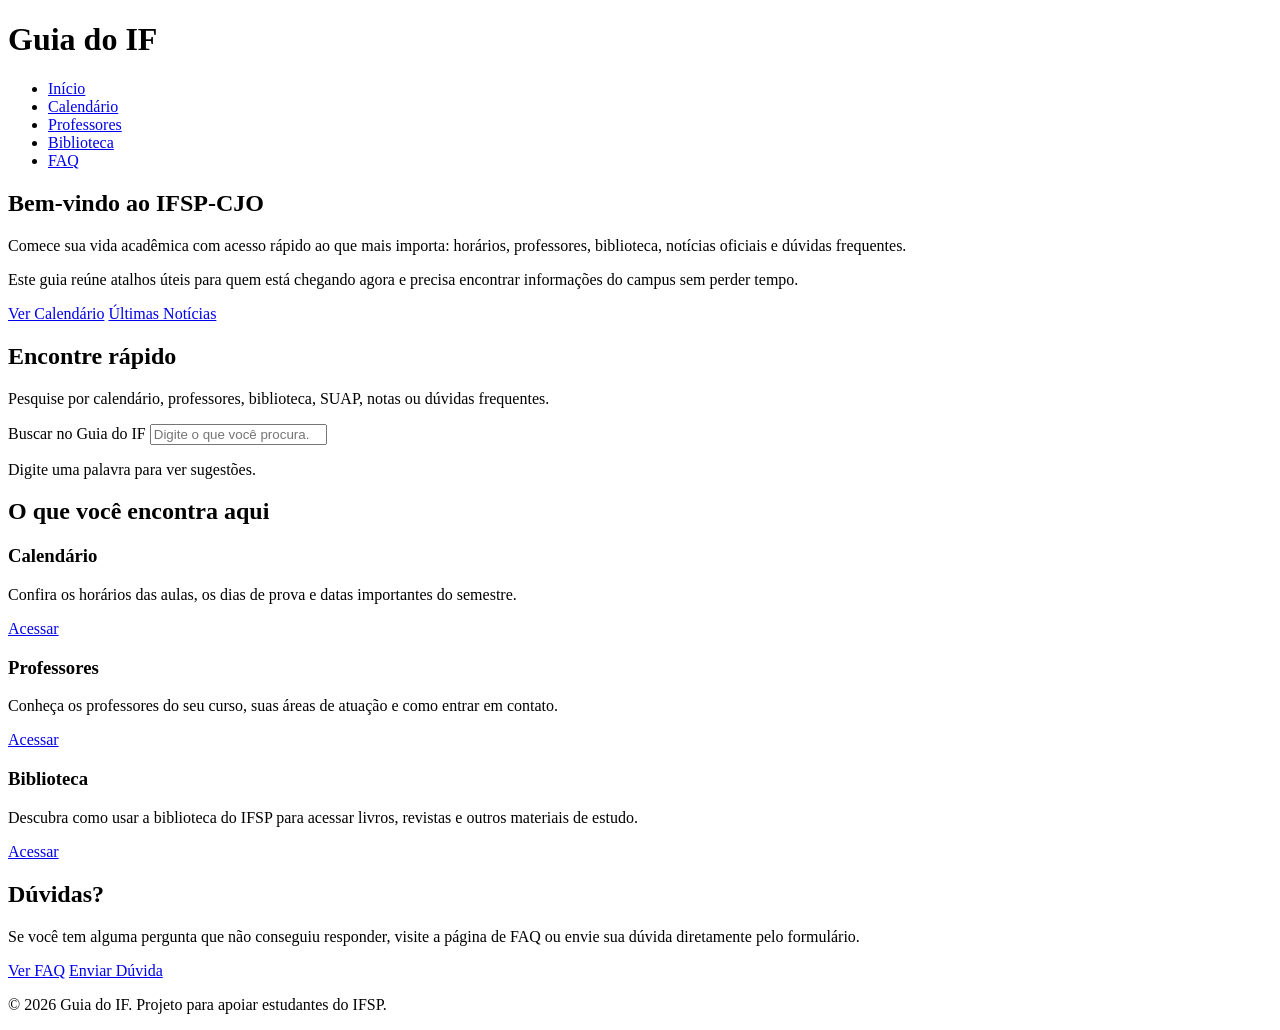
==== index.html @ 4d76e07c "add final project deliverables" ====
<!DOCTYPE html>
<html lang="pt-BR">


<head>
  <meta charset="UTF-8">
  <meta name="viewport" content="width=device-width, initial-scale=1.0">
  <title>Guia do IF - Página Inicial</title>
  <link rel="stylesheet" href="css/styles.css">
</head>


<body>
  <header>
    <div class="container">
      <h1>Guia do IF</h1>
      <nav>
        <ul>
          <li><a href="index1.html" class="ativo">Início</a></li>
          <li><a href="index2.html">Calendário</a></li>
          <li><a href="index3.html">Professores</a></li>
          <li><a href="index4.html">Biblioteca</a></li>
          <li><a href="index5.html">FAQ</a></li>
        </ul>
      </nav>
    </div>
  </header>

  <main>
    <div class="container">
      <section class="boas-vindas">
        <div>
          <h2>Bem-vindo ao IFSP-CJO</h2>
          <p class="texto-destaque">Comece sua vida acadêmica com acesso rápido ao que mais importa: horários, professores, biblioteca, notícias oficiais e dúvidas frequentes.</p>
          <p>Este guia reúne atalhos úteis para quem está chegando agora e precisa encontrar informações do campus sem perder tempo.</p>
        </div>
        <div class="acoes-boas-vindas">
          <a href="index2.html" class="botao">Ver Calendário</a>
          <a href="https://www.ifspcjo.edu.br/ultimas-noticias" class="botao-secundario" target="_blank" rel="noopener">Últimas Notícias</a>
        </div>
      </section>

       

      <section>
        <article class="busca-site-card">
          <div>
            <h2>Encontre rápido</h2>
            <p>Pesquise por calendário, professores, biblioteca, SUAP, notas ou dúvidas frequentes.</p>
          </div>
          <div class="area-busca">
            <label for="busca-site">Buscar no Guia do IF</label>
            <input type="search" id="busca-site" placeholder="Digite o que você procura...">
            <div id="resultados-busca" class="resultados-busca" aria-live="polite">
              <p class="mensagem-busca">Digite uma palavra para ver sugestões.</p>
            </div>
          </div>
        </article>
      </section>
      
      <script src="js/busca.js"></script>

      <section>
        <h2>O que você encontra aqui</h2>
        <div class="grid-3">
          <article>
            <h3>Calendário</h3>
            <p>Confira os horários das aulas, os dias de prova e datas importantes do semestre.</p>
            <a href="index2.html" class="botao">Acessar</a>
          </article>
          <article>
            <h3>Professores</h3>
            <p>Conheça os professores do seu curso, suas áreas de atuação e como entrar em contato.</p>
            <a href="index3.html" class="botao">Acessar</a>
          </article>
          <article>
            <h3>Biblioteca</h3>
            <p>Descubra como usar a biblioteca do IFSP para acessar livros, revistas e outros materiais de estudo.</p>
            <a href="index4.html" class="botao">Acessar</a>
          </article>
        </div>
      </section>

      <section>
        <h2>Dúvidas?</h2>
        <p>Se você tem alguma pergunta que não conseguiu responder, visite a página de FAQ ou envie sua dúvida diretamente pelo formulário.</p>
        <a href="index5.html" class="botao">Ver FAQ</a>
        <a href="index5.html#formulario" class="botao-secundario">Enviar Dúvida</a>
      </section>
    </div>
  </main>

  <footer>
    <div class="container">
      <p>&copy; 2026 Guia do IF. Projeto para apoiar estudantes do IFSP.</p>
    </div>
  </footer>

  <div vw class="enabled">
    <div vw-access-button class="active"></div>
    <div vw-plugin-wrapper>
      <div vw-plugin-top-wrapper></div>
    </div>
  </div>
  <script src="https://vlibras.gov.br/app/vlibras-plugin.js"></script>
  <script>
    new window.VLibras.Widget("https://vlibras.gov.br/app");
  </script>

</body>
</html>
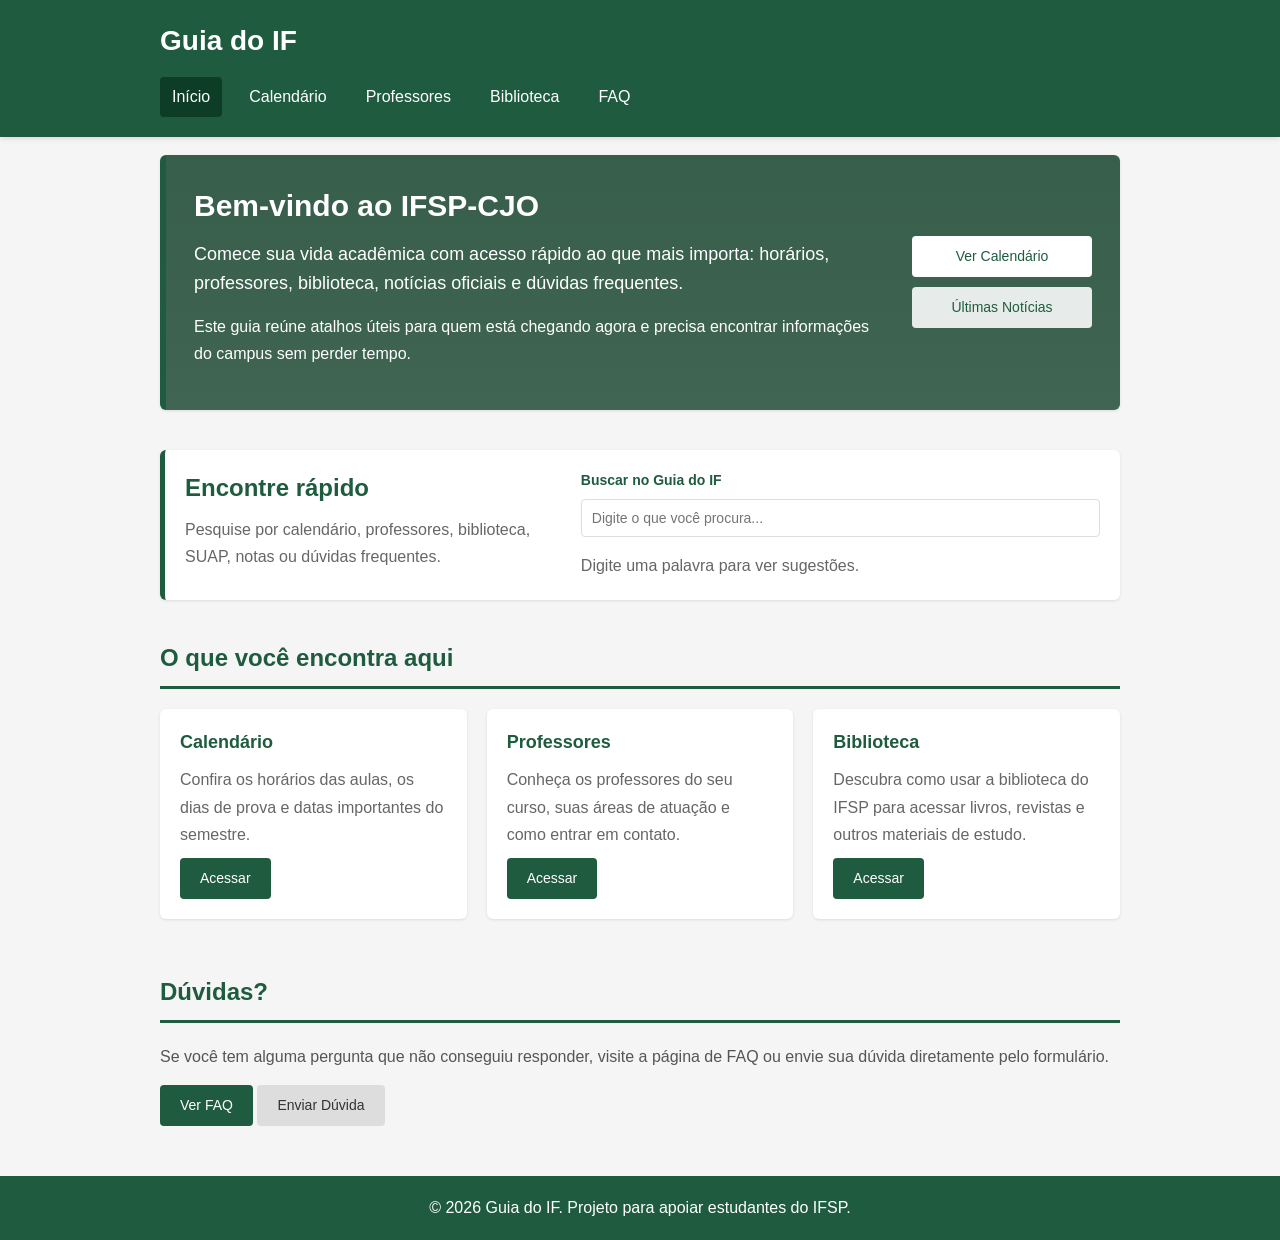
==== commit 394afab7: "adjusting js/css index1" ====
--- a/index.html
+++ b/index.html
@@ -6,7 +6,7 @@
   <meta charset="UTF-8">
   <meta name="viewport" content="width=device-width, initial-scale=1.0">
   <title>Guia do IF - Página Inicial</title>
-  <link rel="stylesheet" href="css/styles.css">
+  <link rel="stylesheet" href="styles.css">
 </head>
 
 
@@ -58,7 +58,7 @@
         </article>
       </section>
       
-      <script src="js/busca.js"></script>
+      <script src="busca.js"></script>
 
       <section>
         <h2>O que você encontra aqui</h2>
--- a/styles.css
+++ b/styles.css
@@ -0,0 +1,509 @@
+/* reset padrão */
+* {
+  margin: 0;
+  padding: 0;
+  box-sizing: border-box;
+}
+
+@import url('https://fonts.googleapis.com/css2?family=Google+Sans+Code:ital,wght@0,300..800;1,300..800&family=Google+Sans:ital,opsz,wght@0,17..18,400..700;1,17..18,400..700&family=Open+Sans:ital,wght@0,300..800;1,300..800&family=Roboto:ital,wght@0,100..900;1,100..900&family=Source+Code+Pro:ital,wght@0,200..900;1,200..900&display=swap');
+
+body{
+    font-family: "Roboto", sans-serif;
+    background-color: #f5f5f5;
+}
+body {
+  /* font-family: Arial, Helvetica, sans-serif; */
+  line-height: 1.5;
+  color: #333;
+  padding-top: 155px;
+  /* background-color: #f5f5f5; */
+}
+
+
+.container {
+  max-width: 1000px;
+  margin: 0 auto;
+  padding: 0 20px;
+}
+
+
+
+/* configs do cabeçalho e navegação */
+header {
+  background-color: #1f5c3f;
+  color: white;
+  padding: 20px 0;
+  margin-bottom: 30px;
+  box-shadow: 0 2px 5px rgba(0, 0, 0, 0.1);
+  position: fixed;
+  top: 0;
+  left: 0;
+  right: 0;
+  z-index: 1000;
+}
+
+header h1 {
+  font-size: 28px;
+  margin-bottom: 15px;
+}
+
+nav ul {
+  list-style: none;
+  display: flex;
+  gap: 15px;
+  flex-wrap: wrap;
+}
+
+nav a {
+  color: white;
+  text-decoration: none;
+  padding: 8px 12px;
+  border-radius: 4px;
+  display: inline-block;
+  transition: background-color 0.3s;
+}
+
+nav a:hover,
+nav a.ativo {
+  background-color: #0d3d25;
+}
+
+/* coloca margin no main */
+main {
+  margin-bottom: 40px;
+  flex: 1;
+}
+
+
+section {
+  margin-bottom: 40px;
+}
+
+section h2 {
+  font-size: 24px;
+  color: #1f5c3f;
+  margin-bottom: 20px;
+  border-bottom: 3px solid #1f5c3f;
+  padding-bottom: 10px;
+}
+
+section p {
+  margin-bottom: 15px;
+  color: #555;
+  line-height: 1.7;
+}
+
+.boas-vindas {
+  background-image: linear-gradient(rgba(13, 61, 37, 0.82), rgba(13, 61, 37, 0.78)), url("../img/campus-ifsp-cjo.jpg");
+  background-position: center;
+  background-size: cover;
+  border-left: 6px solid #1f5c3f;
+  border-radius: 6px;
+  box-shadow: 0 1px 3px rgba(0, 0, 0, 0.1);
+  display: flex;
+  align-items: center;
+  justify-content: space-between;
+  gap: 30px;
+  padding: 28px;
+}
+
+.boas-vindas h2 {
+  border-bottom: 0;
+  color: white;
+  font-size: 30px;
+  margin-bottom: 12px;
+  padding-bottom: 0;
+}
+
+.boas-vindas p {
+  color: white;
+}
+
+.boas-vindas .texto-destaque {
+  color: white;
+  font-size: 18px;
+  font-weight: 500;
+  line-height: 1.6;
+}
+
+.boas-vindas .botao {
+  background-color: white;
+  color: #1f5c3f;
+}
+
+.boas-vindas .botao:hover {
+  background-color: #e8f2ed;
+}
+
+.boas-vindas .botao-secundario {
+  background-color: rgba(255, 255, 255, 0.88);
+  color: #1f5c3f;
+}
+
+.boas-vindas .botao-secundario:hover {
+  background-color: white;
+}
+
+.acoes-boas-vindas {
+  display: flex;
+  flex-direction: column;
+  gap: 10px;
+  min-width: 180px;
+}
+
+.acoes-boas-vindas .botao,
+.acoes-boas-vindas .botao-secundario {
+  text-align: center;
+}
+
+.busca-site-card {
+  display: grid;
+  grid-template-columns: 1fr 1.4fr;
+  gap: 25px;
+  align-items: start;
+  border-left: 5px solid #1f5c3f;
+}
+
+.busca-site-card h2 {
+  border-bottom: 0;
+  color: #1f5c3f;
+  font-size: 24px;
+  margin-bottom: 10px;
+  padding-bottom: 0;
+}
+
+.area-busca label {
+  margin-bottom: 8px;
+}
+
+.resultados-busca {
+  margin-top: 15px;
+}
+
+.mensagem-busca {
+  color: #666;
+  margin-bottom: 0;
+}
+
+.resultado-busca {
+  border-top: 1px solid #e0e0e0;
+  padding: 12px 0;
+}
+
+.resultado-busca:first-child {
+  border-top: 0;
+  padding-top: 0;
+}
+
+.resultado-busca a {
+  color: #1f5c3f;
+  font-weight: bold;
+}
+
+.resultado-busca p {
+  margin-bottom: 0;
+}
+
+/* configura os banners/ artigos */
+article {
+  background-color: white;
+  padding: 20px;
+  margin-bottom: 15px;
+  border-radius: 6px;
+  box-shadow: 0 1px 3px rgba(0, 0, 0, 0.1);
+}
+
+article h3 { 
+  color: #1f5c3f;
+  margin-bottom: 10px;
+  font-size: 18px;
+}
+/* ajustando o tamanho do título do artigo para 18px, para ficar mais destacado e legível. */
+
+article p {
+  color: #666;
+  margin-bottom: 10px;
+}
+
+.biblioteca-destaque {
+  display: flex;
+  align-items: center;
+  justify-content: space-between;
+  gap: 25px;
+  border-left: 5px solid #1f5c3f;
+}
+
+.biblioteca-destaque h3 {
+  font-size: 22px;
+}
+
+.biblioteca-destaque .botao {
+  flex-shrink: 0;
+  text-align: center;
+}
+
+/*  */
+.grid-2 {
+  display: grid;
+  grid-template-columns: 1fr 1fr;
+  gap: 20px;
+  margin-bottom: 20px;
+}
+
+.grid-3 {
+  display: grid;
+  grid-template-columns: 1fr 1fr 1fr;
+  gap: 20px;
+  margin-bottom: 20px;
+}
+
+/* Professores */
+.professor {
+  text-align: center;
+  padding: 20px;
+  background-color: white;
+  border-radius: 6px;
+  box-shadow: 0 1px 3px rgba(0, 0, 0, 0.1);
+}
+
+.professor img {
+  width: 120px;
+  height: 120px;
+  border-radius: 50%;
+  object-fit: cover;
+  margin-bottom: 15px;
+  border: 3px solid #1f5c3f;
+}
+
+.professor h3 {
+  color: #1f5c3f;
+  margin-bottom: 8px;
+}
+
+.professor p {
+  font-size: 14px;
+  color: #666;
+  margin-bottom: 8px;
+}
+
+/* Livros */
+.livros {
+  align-items: stretch;
+}
+
+.livro-card {
+  display: flex;
+  flex-direction: column;
+  align-items: center;
+  text-align: center;
+  min-height: 100%;
+}
+
+.livro-card img {
+  width: 150px;
+  height: 220px;
+  object-fit: cover;
+  border-radius: 4px;
+  margin-bottom: 15px;
+  box-shadow: 0 4px 10px rgba(0, 0, 0, 0.18);
+}
+
+.livro-card h3 {
+  min-height: 54px;
+}
+
+.livro-card p {
+  flex: 1;
+}
+
+.livro-card .botao {
+  margin-top: 10px;
+}
+
+/* Botões */
+.botao {
+  background-color: #1f5c3f;
+  color: white;
+  padding: 10px 20px;
+  text-decoration: none;
+  border-radius: 4px;
+  display: inline-block;
+  border: none;
+  cursor: pointer;
+  transition: background-color 0.3s;
+  font-size: 14px;
+}
+
+.botao:hover {
+  background-color: #0d3d25;
+}
+
+.botao-secundario {
+  background-color: #ddd;
+  color: #333;
+  padding: 10px 20px;
+  text-decoration: none;
+  border-radius: 4px;
+  display: inline-block;
+  border: none;
+  cursor: pointer;
+  transition: background-color 0.3s;
+  font-size: 14px;
+}
+
+.botao-secundario:hover {
+  background-color: #bbb;
+}
+
+/* Links simples */
+a {
+  color: #1f5c3f;
+  text-decoration: none;
+}
+
+a:hover {
+  text-decoration: underline;
+}
+
+/* Formulário */
+form {
+  background-color: white;
+  padding: 20px;
+  border-radius: 6px;
+  box-shadow: 0 1px 3px rgba(0, 0, 0, 0.1);
+}
+
+.form-group {
+  margin-bottom: 15px;
+}
+
+label {
+  display: block;
+  margin-bottom: 5px;
+  color: #1f5c3f;
+  font-weight: bold;
+  font-size: 14px;
+}
+
+
+
+input,
+select,
+textarea {
+  width: 100%;
+  padding: 10px;
+  border: 1px solid #ddd;
+  border-radius: 4px;
+  font-family: Arial, Helvetica, sans-serif;
+  font-size: 14px;
+}
+
+textarea {
+  resize: vertical;
+  min-height: 120px;
+}
+
+input:focus,
+select:focus,
+textarea:focus {
+  outline: none;
+  border-color: #1f5c3f;
+  box-shadow: 0 0 5px rgba(31, 92, 63, 0.3);
+}
+
+/* Tabela */
+table {
+  width: 100%;
+  border-collapse: collapse;
+  background-color: white;
+  box-shadow: 0 1px 3px rgba(0, 0, 0, 0.1);
+  border-radius: 6px;
+  overflow: hidden;
+}
+
+table th {
+  background-color: #1f5c3f;
+  color: white;
+  padding: 12px;
+  text-align: left;
+  font-weight: bold;
+}
+
+table td {
+  padding: 12px;
+  border-bottom: 1px solid #ddd;
+}
+
+table tr:hover {
+  background-color: #f9f9f9;
+}
+
+/* Footer */
+footer {
+  background-color: #1f5c3f;
+  color: white;
+  text-align: center;
+  padding: 20px 0;
+  margin-top: 50px;
+}
+
+footer p {
+  margin: 0;
+  color: white;
+}
+
+/* Responsivo */
+@media (max-width: 768px) {
+  body {
+    padding-top: 140px;
+  }
+
+  header {
+    padding: 12px 0;
+  }
+
+  header h1 {
+    font-size: 20px;
+    margin-bottom: 10px;
+  }
+
+  nav ul {
+    gap: 5px;
+    flex-wrap: wrap;
+    justify-content: center;
+  }
+
+  nav a {
+    padding: 6px 10px;
+    font-size: 13px;
+  }
+
+  .grid-2,
+  .grid-3,
+  .busca-site-card {
+    grid-template-columns: 1fr;
+  }
+
+  section h2 {
+    font-size: 20px;
+  }
+
+  .biblioteca-destaque {
+    align-items: flex-start;
+    flex-direction: column;
+  }
+
+  .boas-vindas {
+    align-items: flex-start;
+    flex-direction: column;
+    padding: 22px;
+  }
+
+  .boas-vindas h2 {
+    font-size: 24px;
+  }
+
+  .acoes-boas-vindas {
+    width: 100%;
+  }
+}
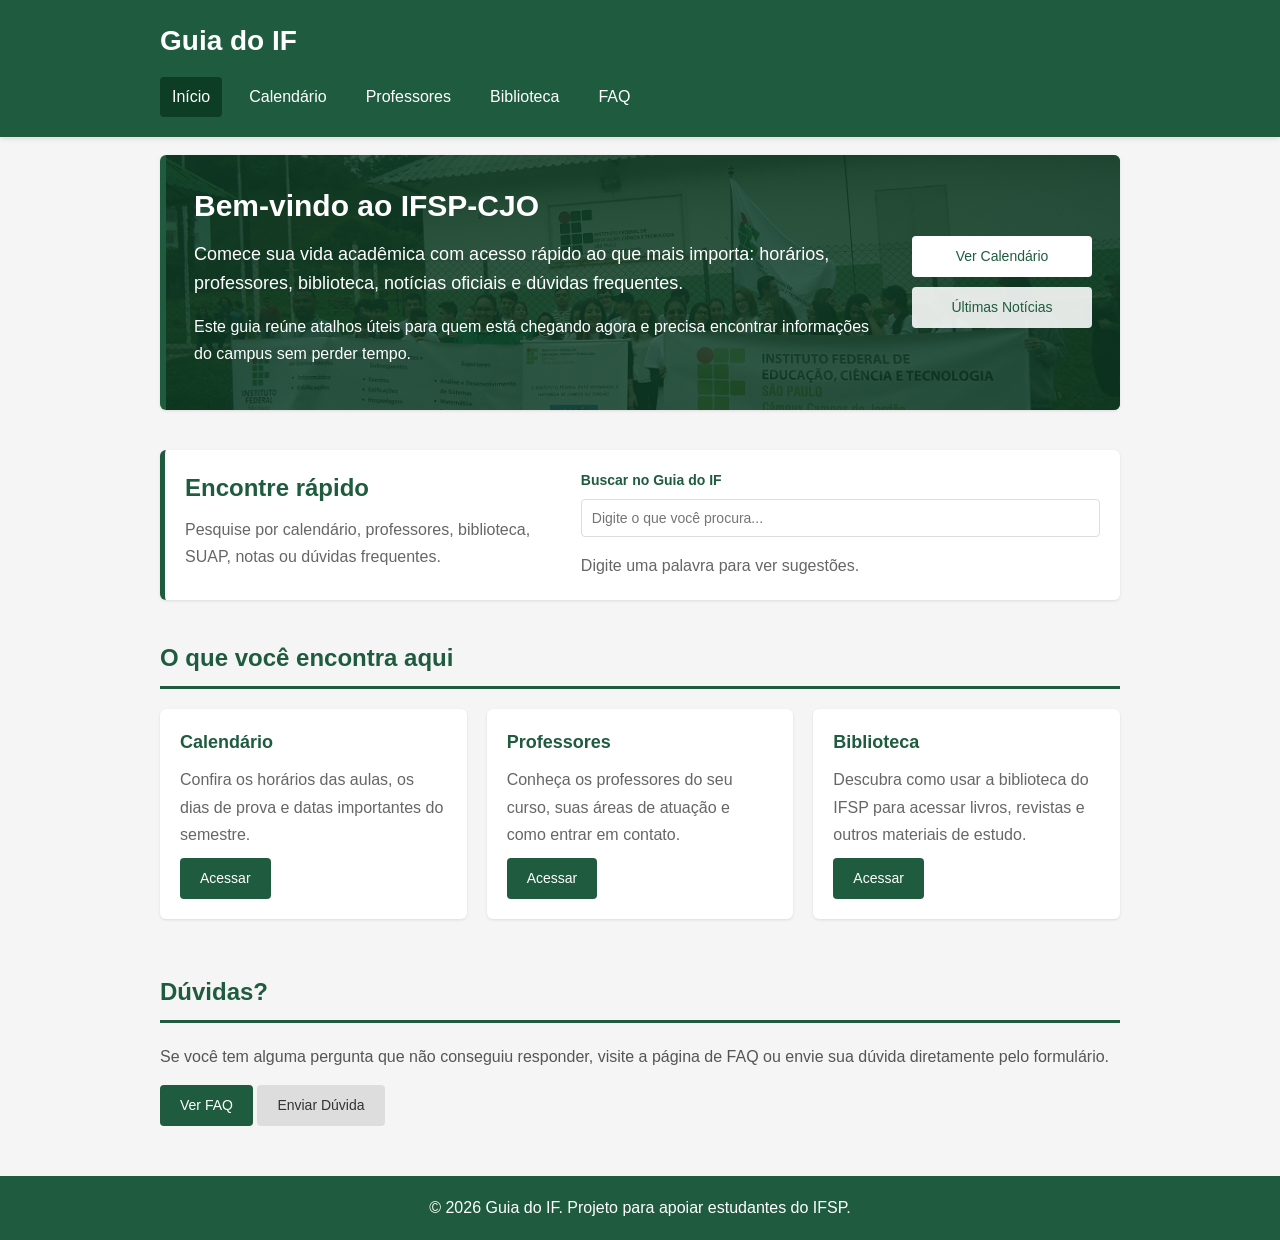
==== commit ec692895: "move busca.js script to the end of the body" ====
--- a/index.html
+++ b/index.html
@@ -58,7 +58,6 @@
         </article>
       </section>
       
-      <script src="busca.js"></script>
 
       <section>
         <h2>O que você encontra aqui</h2>
@@ -102,6 +101,8 @@
       <div vw-plugin-top-wrapper></div>
     </div>
   </div>
+
+  <script src="busca.js"></script>
   <script src="https://vlibras.gov.br/app/vlibras-plugin.js"></script>
   <script>
     new window.VLibras.Widget("https://vlibras.gov.br/app");
--- a/styles.css
+++ b/styles.css
@@ -94,7 +94,7 @@
 }
 
 .boas-vindas {
-  background-image: linear-gradient(rgba(13, 61, 37, 0.82), rgba(13, 61, 37, 0.78)), url("../img/campus-ifsp-cjo.jpg");
+  background-image: linear-gradient(rgba(13, 61, 37, 0.82), rgba(13, 61, 37, 0.78)), url("campus-ifsp-cjo.jpg");
   background-position: center;
   background-size: cover;
   border-left: 6px solid #1f5c3f;
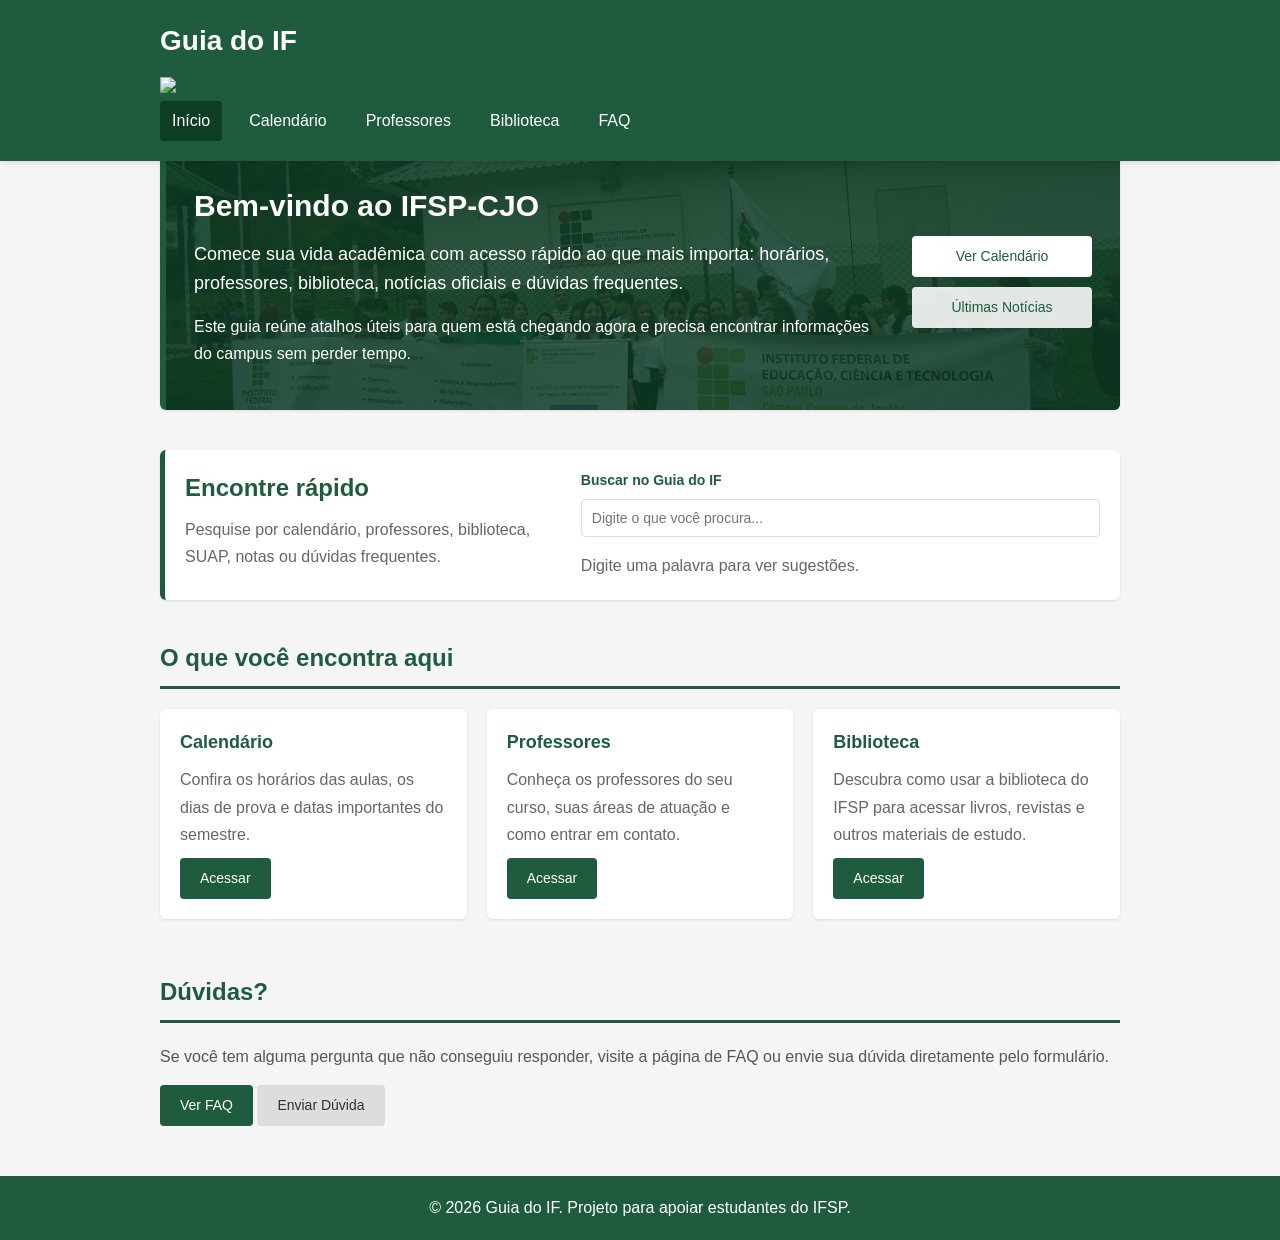
==== commit 990f42d0: "refactor header structure in index.html add an extra link to gov.br" ====
--- a/index.html
+++ b/index.html
@@ -12,18 +12,23 @@
 
 <body>
   <header>
-    <div class="container">
+    <div class="container header-top">
       <h1>Guia do IF</h1>
-      <nav>
+      <a href="https://www.gov.br" class="flag-link" target="_blank" rel="noopener" title="Ir para gov.br">
+        <img src="img/brasil.png" alt="Bandeira do Brasil">
+      </a>
+    </div>
+    <nav>
+      <div class="container">
         <ul>
-          <li><a href="index1.html" class="ativo">Início</a></li>
+          <li><a href="index.html" class="ativo">Início</a></li>
           <li><a href="index2.html">Calendário</a></li>
           <li><a href="index3.html">Professores</a></li>
           <li><a href="index4.html">Biblioteca</a></li>
           <li><a href="index5.html">FAQ</a></li>
         </ul>
-      </nav>
-    </div>
+      </div>
+    </nav>
   </header>
 
   <main>
--- a/styles.css
+++ b/styles.css
@@ -445,6 +445,10 @@
   text-align: center;
   padding: 20px 0;
   margin-top: 50px;
+  position: relative;
+  bottom: 0;
+
+  width: 100%;
 }
 
 footer p {
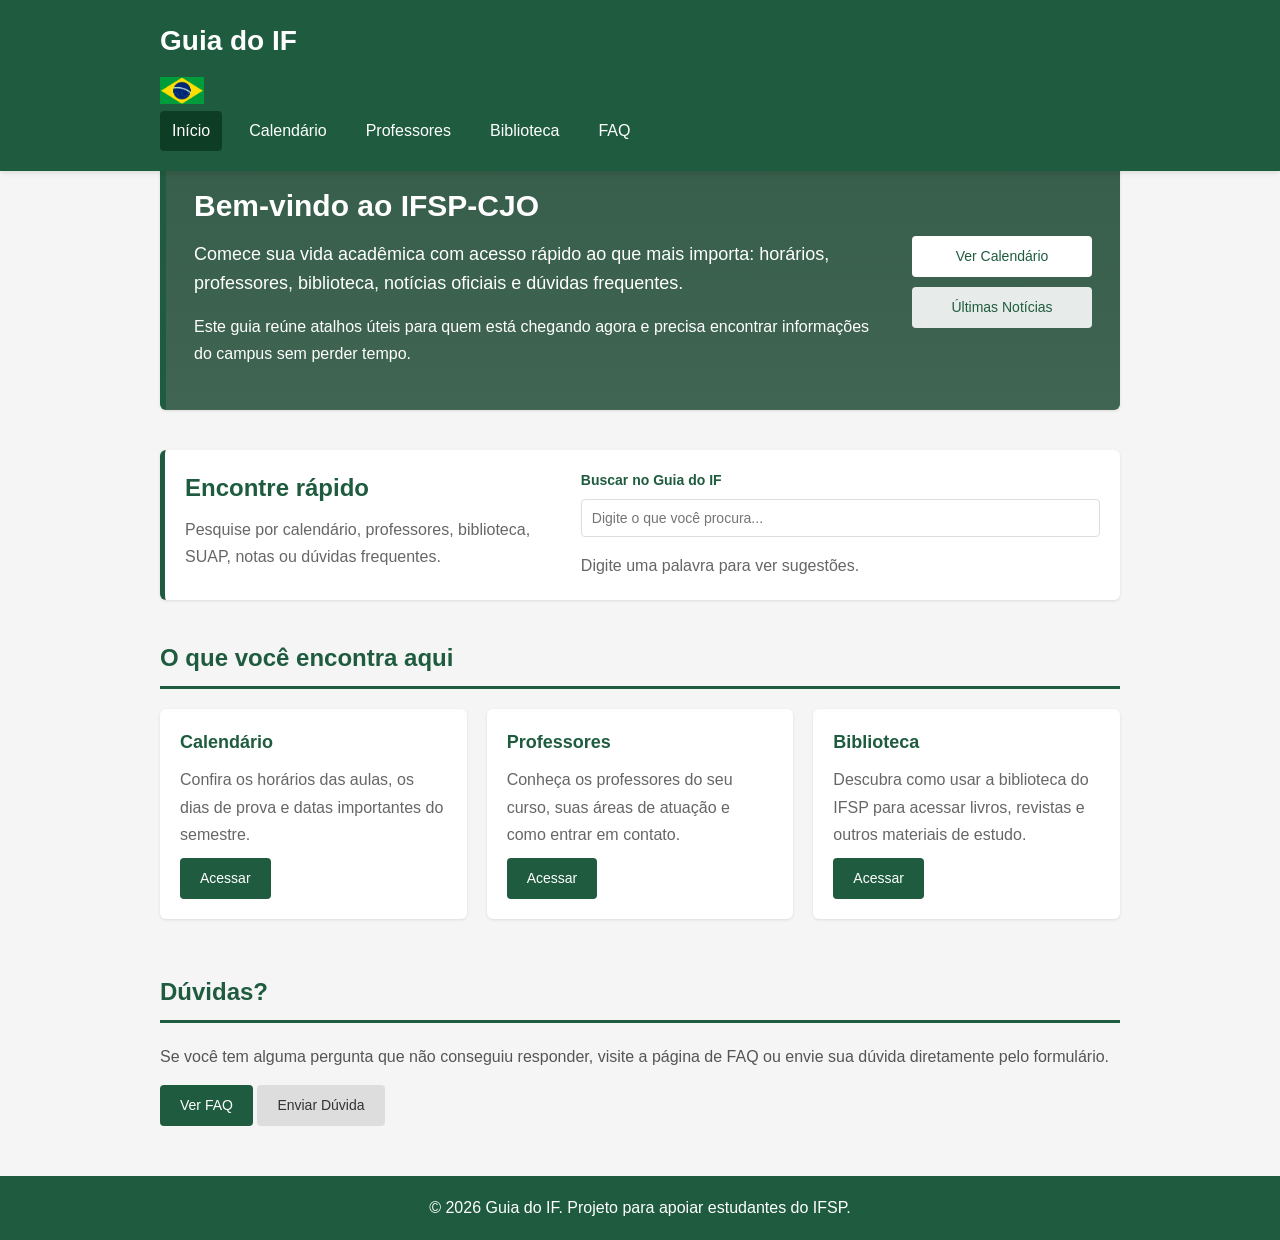
==== commit e887bb2d: "Update stylesheet and script paths in index.html" ====
--- a/index.html
+++ b/index.html
@@ -6,7 +6,7 @@
   <meta charset="UTF-8">
   <meta name="viewport" content="width=device-width, initial-scale=1.0">
   <title>Guia do IF - Página Inicial</title>
-  <link rel="stylesheet" href="styles.css">
+  <link rel="stylesheet" href="css/styles.css">
 </head>
 
 
@@ -107,7 +107,7 @@
     </div>
   </div>
 
-  <script src="busca.js"></script>
+  <script src="js/busca.js"></script>
   <script src="https://vlibras.gov.br/app/vlibras-plugin.js"></script>
   <script>
     new window.VLibras.Widget("https://vlibras.gov.br/app");
--- a/css/styles.css
+++ b/css/styles.css
@@ -0,0 +1,617 @@
+/* reset padrão */
+* {
+  margin: 0;
+  padding: 0;
+  box-sizing: border-box;
+}
+
+@import url('https://fonts.googleapis.com/css2?family=Google+Sans+Code:ital,wght@0,300..800;1,300..800&family=Google+Sans:ital,opsz,wght@0,17..18,400..700;1,17..18,400..700&family=Open+Sans:ital,wght@0,300..800;1,300..800&family=Roboto:ital,wght@0,100..900;1,100..900&family=Source+Code+Pro:ital,wght@0,200..900;1,200..900&display=swap');
+
+body{
+    font-family: "Roboto", sans-serif;
+    background-color: #f5f5f5;
+}
+body {
+  /* font-family: Arial, Helvetica, sans-serif; */
+  line-height: 1.5;
+  color: #333;
+  padding-top: 155px;
+  /* background-color: #f5f5f5; */
+}
+
+
+.container {
+  max-width: 1000px;
+  margin: 0 auto;
+  padding: 0 20px;
+}
+
+/* styles para a logo da bandeira do brasil e o link */
+
+.flag-link {
+  display: inline-flex;
+  align-items: center;
+  justify-content: center;
+  padding: 0;
+  background-color: transparent;
+  border-radius: 0;
+  border: none;
+}
+
+.flag-link img {
+  width: 44px;
+  height: auto;
+  display: block;
+  border-radius: 0;
+}
+
+
+/* configs do cabeçalho e navegação */
+header {
+  background-color: #1f5c3f;
+  color: white;
+  padding: 20px 0;
+  margin-bottom: 30px;
+  box-shadow: 0 2px 5px rgba(0, 0, 0, 0.1);
+  position: fixed;
+  top: 0;
+  left: 0;
+  right: 0;
+  z-index: 1000;
+}
+
+header h1 {
+  font-size: 28px;
+  margin-bottom: 15px;
+}
+
+nav ul {
+  list-style: none;
+  display: flex;
+  gap: 15px;
+  flex-wrap: wrap;
+}
+
+nav a {
+  color: white;
+  text-decoration: none;
+  padding: 8px 12px;
+  border-radius: 4px;
+  display: inline-block;
+  transition: background-color 0.3s;
+}
+
+nav a:hover,
+nav a.ativo {
+  background-color: #0d3d25;
+}
+
+/* coloca margin no main */
+main {
+  margin-bottom: 40px;
+  flex: 1;
+}
+
+
+section {
+  margin-bottom: 40px;
+}
+
+section h2 {
+  font-size: 24px;
+  color: #1f5c3f;
+  margin-bottom: 20px;
+  border-bottom: 3px solid #1f5c3f;
+  padding-bottom: 10px;
+}
+
+section p {
+  margin-bottom: 15px;
+  color: #555;
+  line-height: 1.7;
+}
+
+.boas-vindas {
+  background-image: linear-gradient(rgba(13, 61, 37, 0.82), rgba(13, 61, 37, 0.78)), url("campus-ifsp-cjo.jpg");
+  background-position: center;
+  background-size: cover;
+  border-left: 6px solid #1f5c3f;
+  border-radius: 6px;
+  box-shadow: 0 1px 3px rgba(0, 0, 0, 0.1);
+  display: flex;
+  align-items: center;
+  justify-content: space-between;
+  gap: 30px;
+  padding: 28px;
+}
+
+.boas-vindas h2 {
+  border-bottom: 0;
+  color: white;
+  font-size: 30px;
+  margin-bottom: 12px;
+  padding-bottom: 0;
+}
+
+.boas-vindas p {
+  color: white;
+}
+
+.boas-vindas .texto-destaque {
+  color: white;
+  font-size: 18px;
+  font-weight: 500;
+  line-height: 1.6;
+}
+
+.boas-vindas .botao {
+  background-color: white;
+  color: #1f5c3f;
+}
+
+.boas-vindas .botao:hover {
+  background-color: #e8f2ed;
+}
+
+.boas-vindas .botao-secundario {
+  background-color: rgba(255, 255, 255, 0.88);
+  color: #1f5c3f;
+}
+
+.boas-vindas .botao-secundario:hover {
+  background-color: white;
+}
+
+.acoes-boas-vindas {
+  display: flex;
+  flex-direction: column;
+  gap: 10px;
+  min-width: 180px;
+}
+
+.acoes-boas-vindas .botao,
+.acoes-boas-vindas .botao-secundario {
+  text-align: center;
+}
+
+.busca-site-card {
+  display: grid;
+  grid-template-columns: 1fr 1.4fr;
+  gap: 25px;
+  align-items: start;
+  border-left: 5px solid #1f5c3f;
+}
+
+.busca-site-card h2 {
+  border-bottom: 0;
+  color: #1f5c3f;
+  font-size: 24px;
+  margin-bottom: 10px;
+  padding-bottom: 0;
+}
+
+.area-busca label {
+  margin-bottom: 8px;
+}
+
+.resultados-busca {
+  margin-top: 15px;
+}
+
+.mensagem-busca {
+  color: #666;
+  margin-bottom: 0;
+}
+
+.resultado-busca {
+  border-top: 1px solid #e0e0e0;
+  padding: 12px 0;
+}
+
+.resultado-busca:first-child {
+  border-top: 0;
+  padding-top: 0;
+}
+
+.resultado-busca a {
+  color: #1f5c3f;
+  font-weight: bold;
+}
+
+.resultado-busca p {
+  margin-bottom: 0;
+}
+
+/* configura os banners/ artigos */
+article {
+  background-color: white;
+  padding: 20px;
+  margin-bottom: 15px;
+  border-radius: 6px;
+  box-shadow: 0 1px 3px rgba(0, 0, 0, 0.1);
+}
+
+article h3 { 
+  color: #1f5c3f;
+  margin-bottom: 10px;
+  font-size: 18px;
+}
+/* ajustando o tamanho do título do artigo para 18px, para ficar mais destacado e legível. */
+
+article p {
+  color: #666;
+  margin-bottom: 10px;
+}
+
+.biblioteca-destaque {
+  display: flex;
+  align-items: center;
+  justify-content: space-between;
+  gap: 25px;
+  border-left: 5px solid #1f5c3f;
+}
+
+.biblioteca-destaque h3 {
+  font-size: 22px;
+}
+
+.biblioteca-destaque .botao {
+  flex-shrink: 0;
+  text-align: center;
+}
+
+/*  */
+.grid-2 {
+  display: grid;
+  grid-template-columns: 1fr 1fr;
+  gap: 20px;
+  margin-bottom: 20px;
+}
+
+.grid-3 {
+  display: grid;
+  grid-template-columns: 1fr 1fr 1fr;
+  gap: 20px;
+  margin-bottom: 20px;
+}
+
+/* Professores */
+.professor {
+  text-align: center;
+  padding: 20px;
+  background-color: white;
+  border-radius: 6px;
+  box-shadow: 0 1px 3px rgba(0, 0, 0, 0.1);
+}
+
+.professor img {
+  width: 120px;
+  height: 120px;
+  border-radius: 50%;
+  object-fit: cover;
+  margin-bottom: 15px;
+  border: 3px solid #1f5c3f;
+}
+
+.professor h3 {
+  color: #1f5c3f;
+  margin-bottom: 8px;
+}
+
+.professor p {
+  font-size: 14px;
+  color: #666;
+  margin-bottom: 8px;
+}
+
+/* Livros */
+.livros {
+  align-items: stretch;
+}
+
+.livro-card {
+  display: flex;
+  flex-direction: column;
+  align-items: center;
+  text-align: center;
+  min-height: 100%;
+}
+
+.livro-card img {
+  width: 150px;
+  height: 220px;
+  object-fit: cover;
+  border-radius: 4px;
+  margin-bottom: 15px;
+  box-shadow: 0 4px 10px rgba(0, 0, 0, 0.18);
+}
+
+.livro-card h3 {
+  min-height: 54px;
+}
+
+.livro-card p {
+  flex: 1;
+}
+
+.livro-card .botao {
+  margin-top: 10px;
+}
+
+/* Botões */
+.botao {
+  background-color: #1f5c3f;
+  color: white;
+  padding: 10px 20px;
+  text-decoration: none;
+  border-radius: 4px;
+  display: inline-block;
+  border: none;
+  cursor: pointer;
+  transition: background-color 0.3s;
+  font-size: 14px;
+}
+
+.botao:hover {
+  background-color: #0d3d25;
+}
+
+.botao-secundario {
+  background-color: #ddd;
+  color: #333;
+  padding: 10px 20px;
+  text-decoration: none;
+  border-radius: 4px;
+  display: inline-block;
+  border: none;
+  cursor: pointer;
+  transition: background-color 0.3s;
+  font-size: 14px;
+}
+
+.botao-secundario:hover {
+  background-color: #bbb;
+}
+
+/* Links simples */
+a {
+  color: #1f5c3f;
+  text-decoration: none;
+}
+
+a:hover {
+  text-decoration: underline;
+}
+
+/* Formulário */
+form {
+  background-color: white;
+  padding: 20px;
+  border-radius: 6px;
+  box-shadow: 0 1px 3px rgba(0, 0, 0, 0.1);
+}
+
+.form-group {
+  margin-bottom: 15px;
+}
+
+label {
+  display: block;
+  margin-bottom: 5px;
+  color: #1f5c3f;
+  font-weight: bold;
+  font-size: 14px;
+}
+
+
+
+input,
+select,
+textarea {
+  width: 100%;
+  padding: 10px;
+  border: 1px solid #ddd;
+  border-radius: 4px;
+  font-family: Arial, Helvetica, sans-serif;
+  font-size: 14px;
+}
+
+textarea {
+  resize: vertical;
+  min-height: 120px;
+}
+
+input:focus,
+select:focus,
+textarea:focus {
+  outline: none;
+  border-color: #1f5c3f;
+  box-shadow: 0 0 5px rgba(31, 92, 63, 0.3);
+}
+
+/* Tabela */
+table {
+  width: 100%;
+  border-collapse: collapse;
+  background-color: white;
+  box-shadow: 0 1px 3px rgba(0, 0, 0, 0.1);
+  border-radius: 6px;
+  overflow: hidden;
+}
+
+table th {
+  background-color: #1f5c3f;
+  color: white;
+  padding: 12px;
+  text-align: left;
+  font-weight: bold;
+}
+
+table td {
+  padding: 12px;
+  border-bottom: 1px solid #ddd;
+}
+
+table tr:hover {
+  background-color: #f9f9f9;
+}
+
+/* Footer */
+footer {
+  background-color: #1f5c3f;
+  color: white;
+  text-align: center;
+  padding: 20px 0;
+  margin-top: 50px;
+  position: relative;
+  bottom: 0;
+
+  width: 100%;
+}
+
+footer p {
+  margin: 0;
+  color: white;
+}
+
+/* configuração para navegacão mobile */
+
+@media (max-width: 768px) {
+  body {
+    padding-top: 130px;
+  }
+
+  header {
+    padding: 10px 0;
+  }
+
+  .header-top {
+    padding: 4px 0;
+    gap: 10px;
+  }
+
+  .header-top h1 {
+    font-size: 18px;
+    margin: 0;
+    font-weight: 700;
+  }
+
+  .flag-link img {
+    width: 36px;
+  }
+
+  nav {
+    margin-top: 10px;
+  }
+
+  nav ul {
+    gap: 2px;
+    flex-wrap: wrap;
+    justify-content: center;
+  }
+
+  nav a {
+    padding: 5px 8px;
+    font-size: 12px;
+  }
+
+  .grid-2,
+  .grid-3,
+  .busca-site-card {
+    grid-template-columns: 1fr;
+  }
+
+  section h2 {
+    font-size: 20px;
+  }
+
+  .biblioteca-destaque {
+    align-items: flex-start;
+    flex-direction: column;
+  }
+
+  .boas-vindas {
+    align-items: flex-start;
+    flex-direction: column;
+    padding: 22px;
+  }
+
+  .boas-vindas h2 {
+    font-size: 24px;
+  }
+
+  .acoes-boas-vindas {
+    width: 100%;
+  }
+
+  /* Tabela responsiva */
+  table {
+    font-size: 13px;
+  }
+
+  table th,
+  table td {
+    padding: 8px 6px;
+  }
+
+  .suap-type {
+    background-color: #0e4226;
+  }
+}
+
+/* Extra pequeno - mobile muito compacto */
+@media (max-width: 480px) {
+  body {
+    padding-top: 115px;
+  }
+
+  .header-top {
+    gap: 8px;
+  }
+
+  .header-top h1 {
+    font-size: 16px;
+  }
+
+  .flag-link img {
+    width: 32px;
+  }
+
+  nav a {
+    padding: 4px 6px;
+    font-size: 11px;
+  }
+
+  /* Tabela com scroll horizontal */
+  section {
+    overflow-x: auto;
+  }
+
+  table {
+    font-size: 12px;
+    min-width: 600px;
+    display: table;
+  }
+
+  table th,
+  table td {
+    padding: 8px 6px;
+  }
+
+  table th {
+    white-space: nowrap;
+  }
+
+  .boas-vindas h2 {
+    font-size: 20px;
+  }
+
+  section h2 {
+    font-size: 18px;
+  }
+
+  .suap-type {
+    background-color: #0e4226;
+  }
+}
+
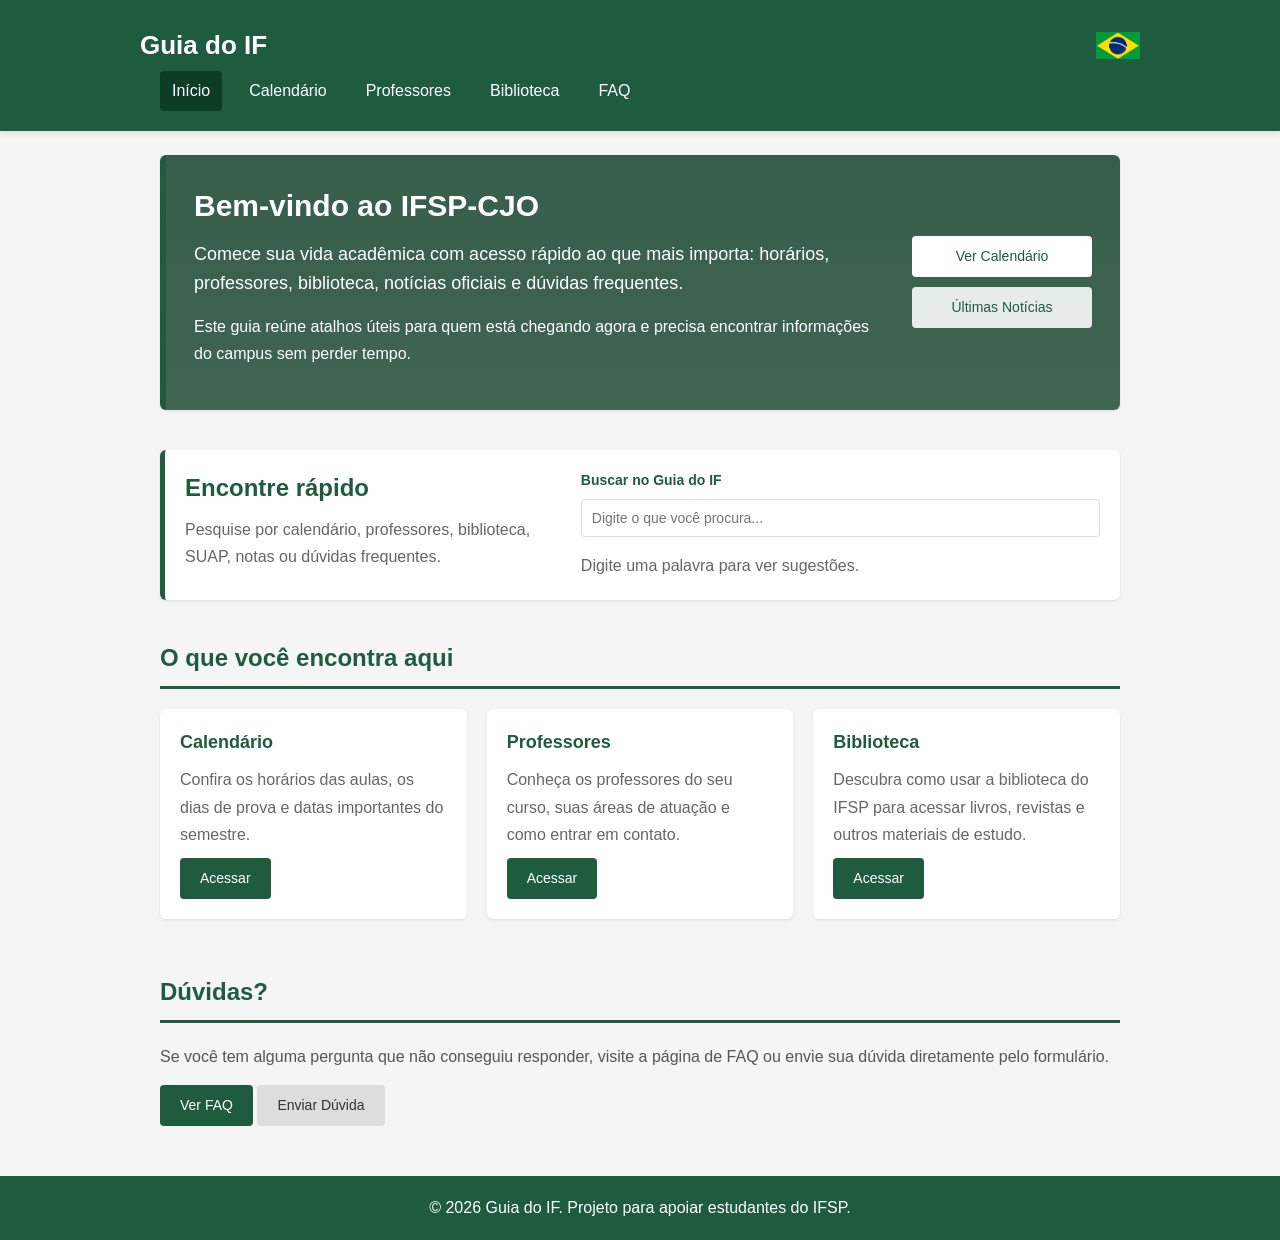
==== commit 1eb74056: "Add favicon link to index.html" ====
--- a/index.html
+++ b/index.html
@@ -7,6 +7,7 @@
   <meta name="viewport" content="width=device-width, initial-scale=1.0">
   <title>Guia do IF - Página Inicial</title>
   <link rel="stylesheet" href="css/styles.css">
+  <link rel="icon" type="image/png" href="img/favicon.png">
 </head>
 
 
--- a/css/styles.css
+++ b/css/styles.css
@@ -27,6 +27,23 @@
 }
 
 /* styles para a logo da bandeira do brasil e o link */
+
+.header-top {
+  display: flex;
+  justify-content: space-between;
+  align-items: center;
+  padding: 6px 0;
+  gap: 18px;
+}
+
+.header-top h1 {
+  color: white;
+  font-size: 26px;
+  margin: 0;
+  font-weight: 700;
+}
+
+
 
 .flag-link {
   display: inline-flex;
@@ -112,7 +129,7 @@
 }
 
 .boas-vindas {
-  background-image: linear-gradient(rgba(13, 61, 37, 0.82), rgba(13, 61, 37, 0.78)), url("campus-ifsp-cjo.jpg");
+  background-image: linear-gradient(rgba(13, 61, 37, 0.82), rgba(13, 61, 37, 0.78)), url("img/campus-ifsp-cjo.jpg");
   background-position: center;
   background-size: cover;
   border-left: 6px solid #1f5c3f;
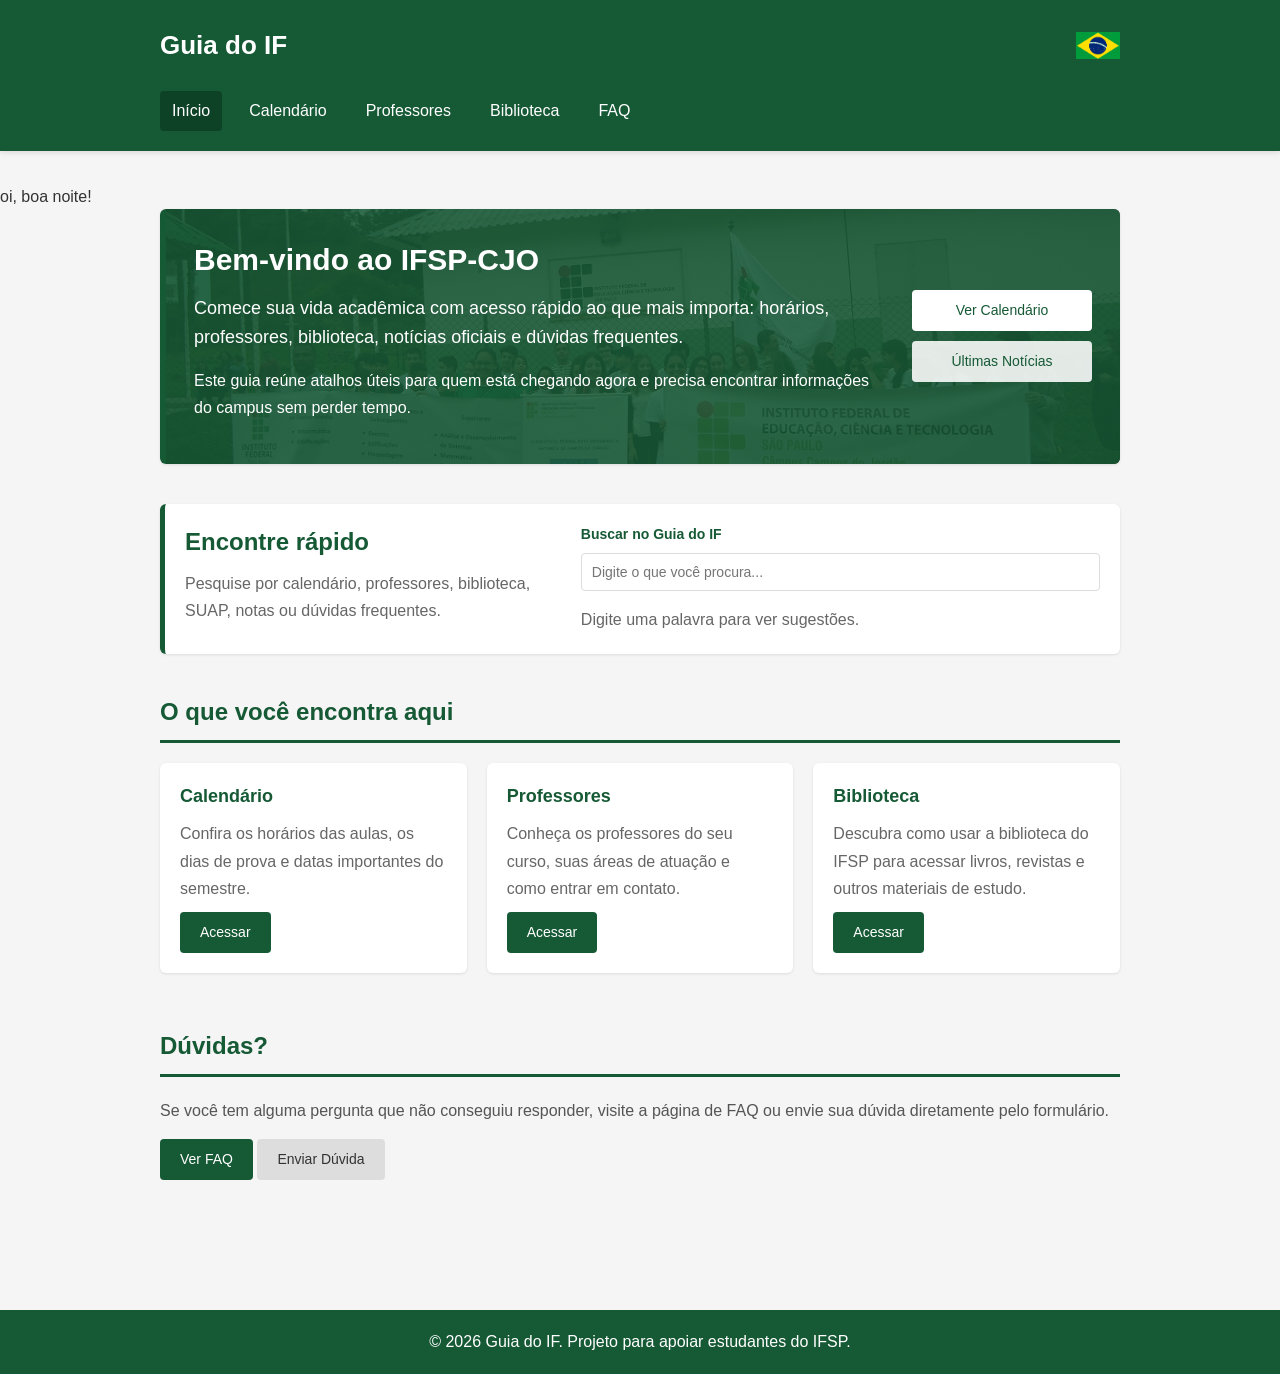
==== commit f67ae916: "add oi boa noite" ====
--- a/index.html
+++ b/index.html
@@ -9,6 +9,8 @@
   <link rel="stylesheet" href="css/styles.css">
   <link rel="icon" type="image/png" href="img/favicon.png">
 </head>
+
+oi, boa noite!
 
 
 <body>
--- a/css/styles.css
+++ b/css/styles.css
@@ -7,15 +7,22 @@
 
 @import url('https://fonts.googleapis.com/css2?family=Google+Sans+Code:ital,wght@0,300..800;1,300..800&family=Google+Sans:ital,opsz,wght@0,17..18,400..700;1,17..18,400..700&family=Open+Sans:ital,wght@0,300..800;1,300..800&family=Roboto:ital,wght@0,100..900;1,100..900&family=Source+Code+Pro:ital,wght@0,200..900;1,200..900&display=swap');
 
+html {
+  min-height: 100%;
+}
+
 body{
     font-family: "Roboto", sans-serif;
     background-color: #f5f5f5;
+    display: flex;
+    flex-direction: column;
+    min-height: 100vh;
 }
 body {
   /* font-family: Arial, Helvetica, sans-serif; */
   line-height: 1.5;
   color: #333;
-  padding-top: 155px;
+  padding-top: 185px;
   /* background-color: #f5f5f5; */
 }
 
@@ -26,13 +33,27 @@
   padding: 0 20px;
 }
 
-/* styles para a logo da bandeira do brasil e o link */
+
+
+/* configs do cabeçalho e navegação */
+header {
+  background-color: #165935;
+  color: white;
+  padding: 20px 0;
+  margin-bottom: 30px;
+  box-shadow: 0 2px 5px rgba(0, 0, 0, 0.1);
+  position: fixed;
+  top: 0;
+  left: 0;
+  right: 0;
+  z-index: 1000;
+}
 
 .header-top {
   display: flex;
   justify-content: space-between;
   align-items: center;
-  padding: 6px 0;
+  padding: 6px 20px;
   gap: 18px;
 }
 
@@ -42,8 +63,6 @@
   margin: 0;
   font-weight: 700;
 }
-
-
 
 .flag-link {
   display: inline-flex;
@@ -62,24 +81,8 @@
   border-radius: 0;
 }
 
-
-/* configs do cabeçalho e navegação */
-header {
-  background-color: #1f5c3f;
-  color: white;
-  padding: 20px 0;
-  margin-bottom: 30px;
-  box-shadow: 0 2px 5px rgba(0, 0, 0, 0.1);
-  position: fixed;
-  top: 0;
-  left: 0;
-  right: 0;
-  z-index: 1000;
-}
-
-header h1 {
-  font-size: 28px;
-  margin-bottom: 15px;
+nav {
+  margin-top: 20px;
 }
 
 nav ul {
@@ -100,7 +103,7 @@
 
 nav a:hover,
 nav a.ativo {
-  background-color: #0d3d25;
+  background-color: #0e4226;
 }
 
 /* coloca margin no main */
@@ -116,9 +119,9 @@
 
 section h2 {
   font-size: 24px;
-  color: #1f5c3f;
+  color: #165935;
   margin-bottom: 20px;
-  border-bottom: 3px solid #1f5c3f;
+  border-bottom: 3px solid #165935;
   padding-bottom: 10px;
 }
 
@@ -129,10 +132,10 @@
 }
 
 .boas-vindas {
-  background-image: linear-gradient(rgba(13, 61, 37, 0.82), rgba(13, 61, 37, 0.78)), url("img/campus-ifsp-cjo.jpg");
+  background-image: linear-gradient(rgba(22, 89, 53, 0.85), rgba(22, 89, 53, 0.85)), url("../img/campus-ifsp-cjo.jpg");
   background-position: center;
   background-size: cover;
-  border-left: 6px solid #1f5c3f;
+  border-left: 6px solid #165935;
   border-radius: 6px;
   box-shadow: 0 1px 3px rgba(0, 0, 0, 0.1);
   display: flex;
@@ -163,7 +166,7 @@
 
 .boas-vindas .botao {
   background-color: white;
-  color: #1f5c3f;
+  color: #165935;
 }
 
 .boas-vindas .botao:hover {
@@ -172,7 +175,7 @@
 
 .boas-vindas .botao-secundario {
   background-color: rgba(255, 255, 255, 0.88);
-  color: #1f5c3f;
+  color: #165935;
 }
 
 .boas-vindas .botao-secundario:hover {
@@ -196,12 +199,12 @@
   grid-template-columns: 1fr 1.4fr;
   gap: 25px;
   align-items: start;
-  border-left: 5px solid #1f5c3f;
+  border-left: 5px solid #165935;
 }
 
 .busca-site-card h2 {
   border-bottom: 0;
-  color: #1f5c3f;
+  color: #165935;
   font-size: 24px;
   margin-bottom: 10px;
   padding-bottom: 0;
@@ -231,7 +234,7 @@
 }
 
 .resultado-busca a {
-  color: #1f5c3f;
+  color: #165935;
   font-weight: bold;
 }
 
@@ -249,7 +252,7 @@
 }
 
 article h3 { 
-  color: #1f5c3f;
+  color: #165935;
   margin-bottom: 10px;
   font-size: 18px;
 }
@@ -265,7 +268,7 @@
   align-items: center;
   justify-content: space-between;
   gap: 25px;
-  border-left: 5px solid #1f5c3f;
+  border-left: 5px solid #165935;
 }
 
 .biblioteca-destaque h3 {
@@ -307,11 +310,11 @@
   border-radius: 50%;
   object-fit: cover;
   margin-bottom: 15px;
-  border: 3px solid #1f5c3f;
+  border: 3px solid #165935;
 }
 
 .professor h3 {
-  color: #1f5c3f;
+  color: #165935;
   margin-bottom: 8px;
 }
 
@@ -357,7 +360,7 @@
 
 /* Botões */
 .botao {
-  background-color: #1f5c3f;
+  background-color: #165935;
   color: white;
   padding: 10px 20px;
   text-decoration: none;
@@ -370,7 +373,7 @@
 }
 
 .botao:hover {
-  background-color: #0d3d25;
+  background-color: #0e4226;
 }
 
 .botao-secundario {
@@ -392,7 +395,7 @@
 
 /* Links simples */
 a {
-  color: #1f5c3f;
+  color: #165935;
   text-decoration: none;
 }
 
@@ -415,7 +418,7 @@
 label {
   display: block;
   margin-bottom: 5px;
-  color: #1f5c3f;
+  color: #165935;
   font-weight: bold;
   font-size: 14px;
 }
@@ -442,8 +445,8 @@
 select:focus,
 textarea:focus {
   outline: none;
-  border-color: #1f5c3f;
-  box-shadow: 0 0 5px rgba(31, 92, 63, 0.3);
+  border-color: #165935;
+  box-shadow: 0 0 5px rgba(22, 89, 53, 0.3);
 }
 
 /* Tabela */
@@ -457,7 +460,7 @@
 }
 
 table th {
-  background-color: #1f5c3f;
+  background-color: #165935;
   color: white;
   padding: 12px;
   text-align: left;
@@ -475,14 +478,12 @@
 
 /* Footer */
 footer {
-  background-color: #1f5c3f;
+  background-color: #165935;
   color: white;
   text-align: center;
   padding: 20px 0;
   margin-top: 50px;
   position: relative;
-  bottom: 0;
-
   width: 100%;
 }
 
@@ -503,7 +504,7 @@
   }
 
   .header-top {
-    padding: 4px 0;
+    padding: 4px 20px;
     gap: 10px;
   }
 
@@ -583,6 +584,7 @@
   }
 
   .header-top {
+    padding: 4px 20px;
     gap: 8px;
   }
 
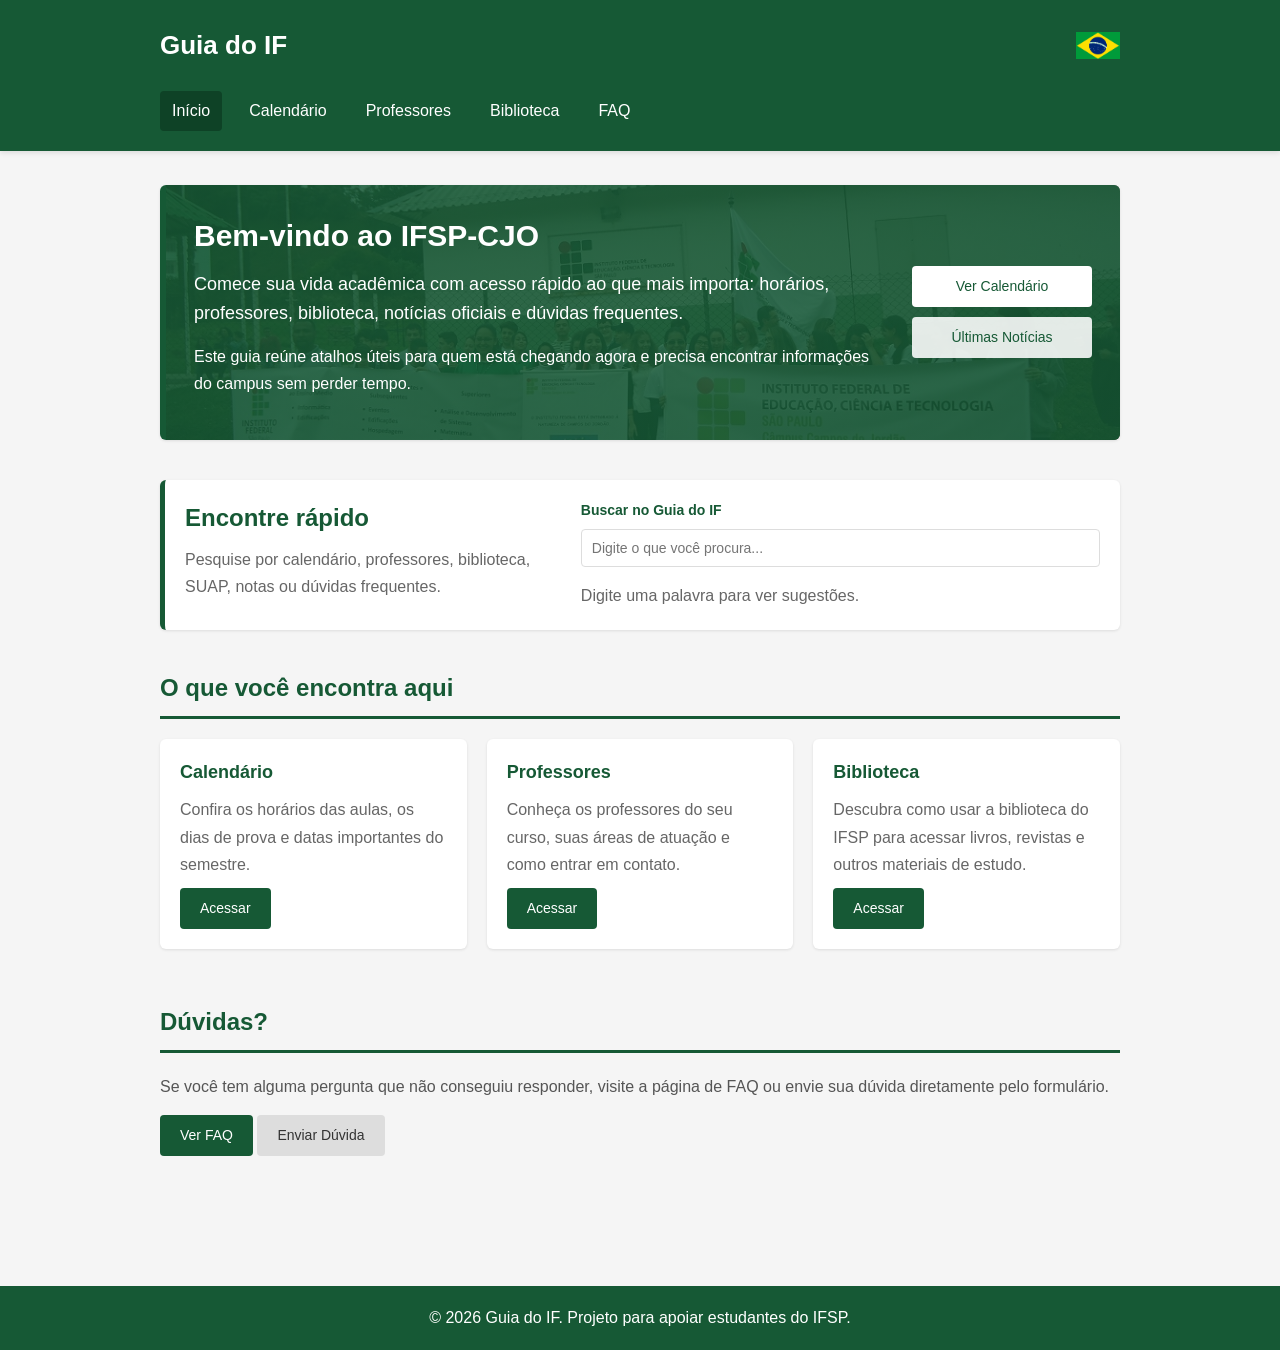
==== commit b7e32d97: "Update index.html" ====
--- a/index.html
+++ b/index.html
@@ -10,7 +10,6 @@
   <link rel="icon" type="image/png" href="img/favicon.png">
 </head>
 
-oi, boa noite!
 
 
 <body>
